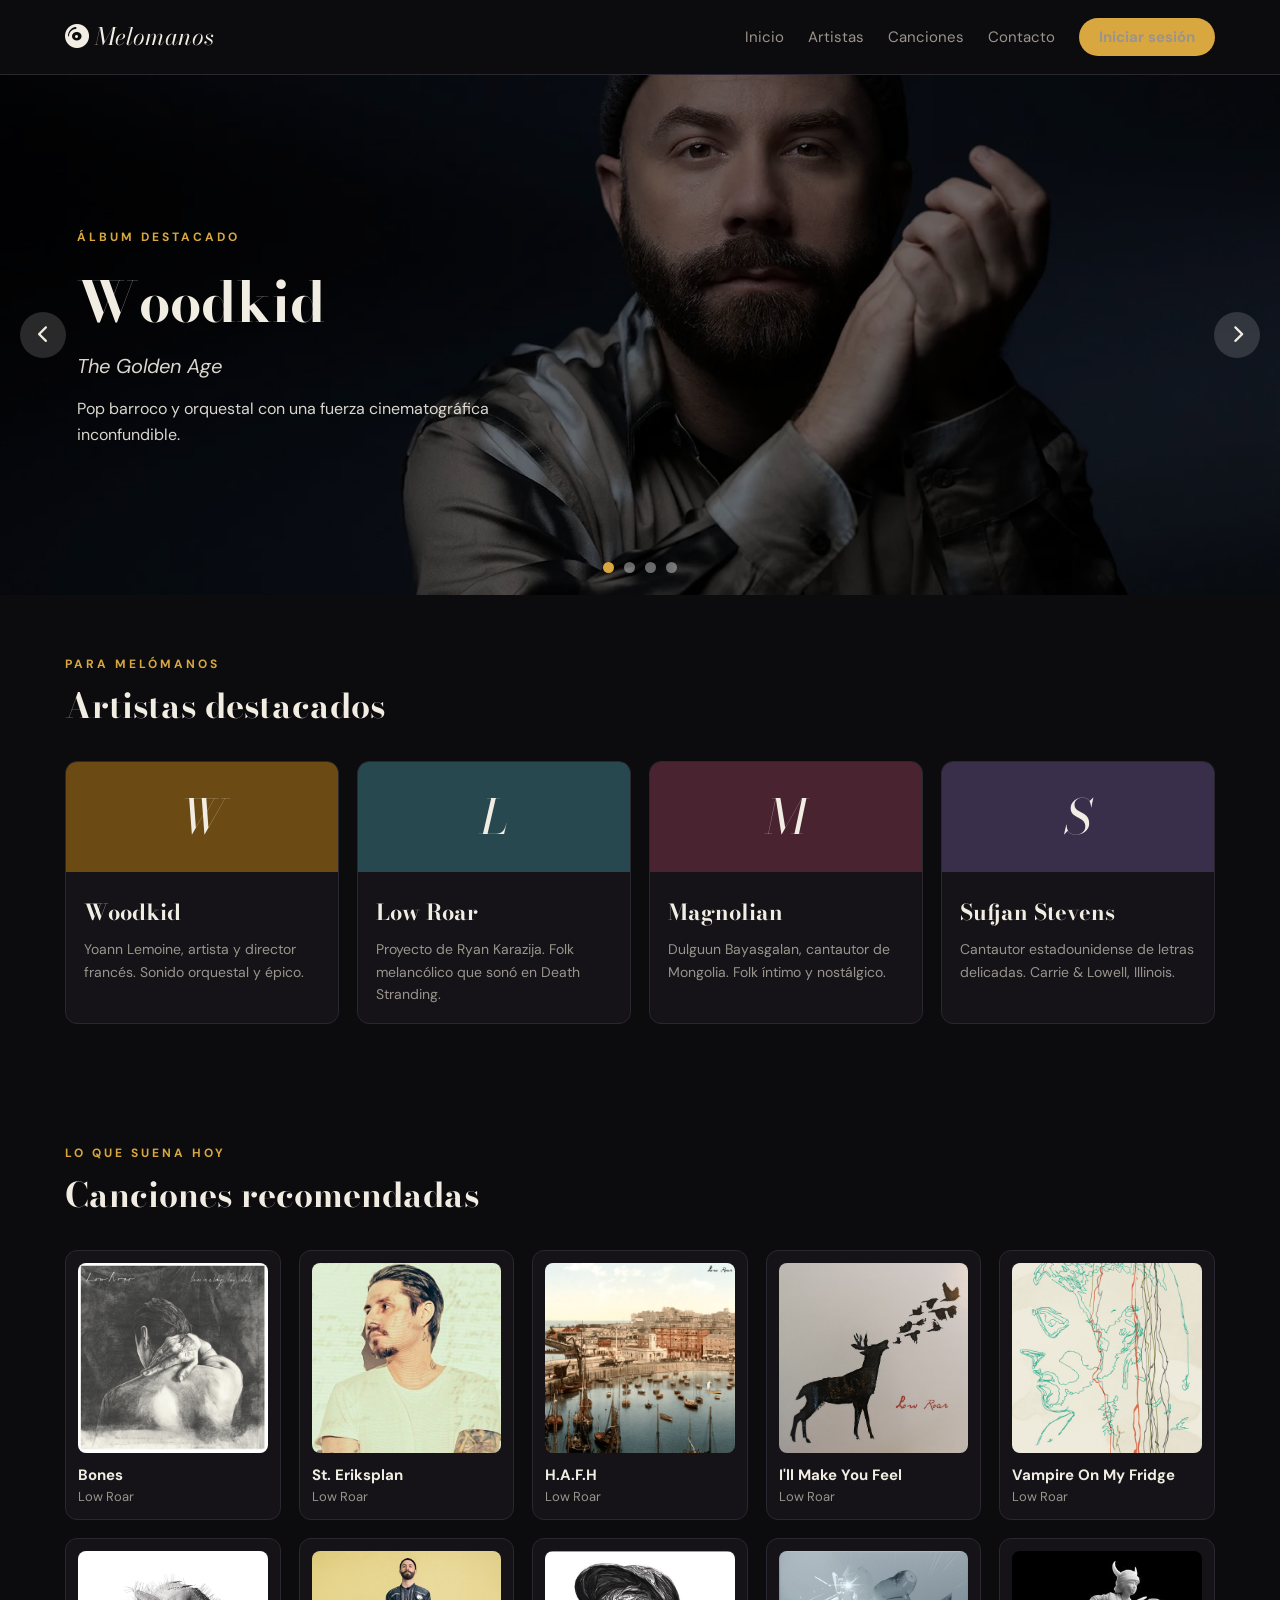
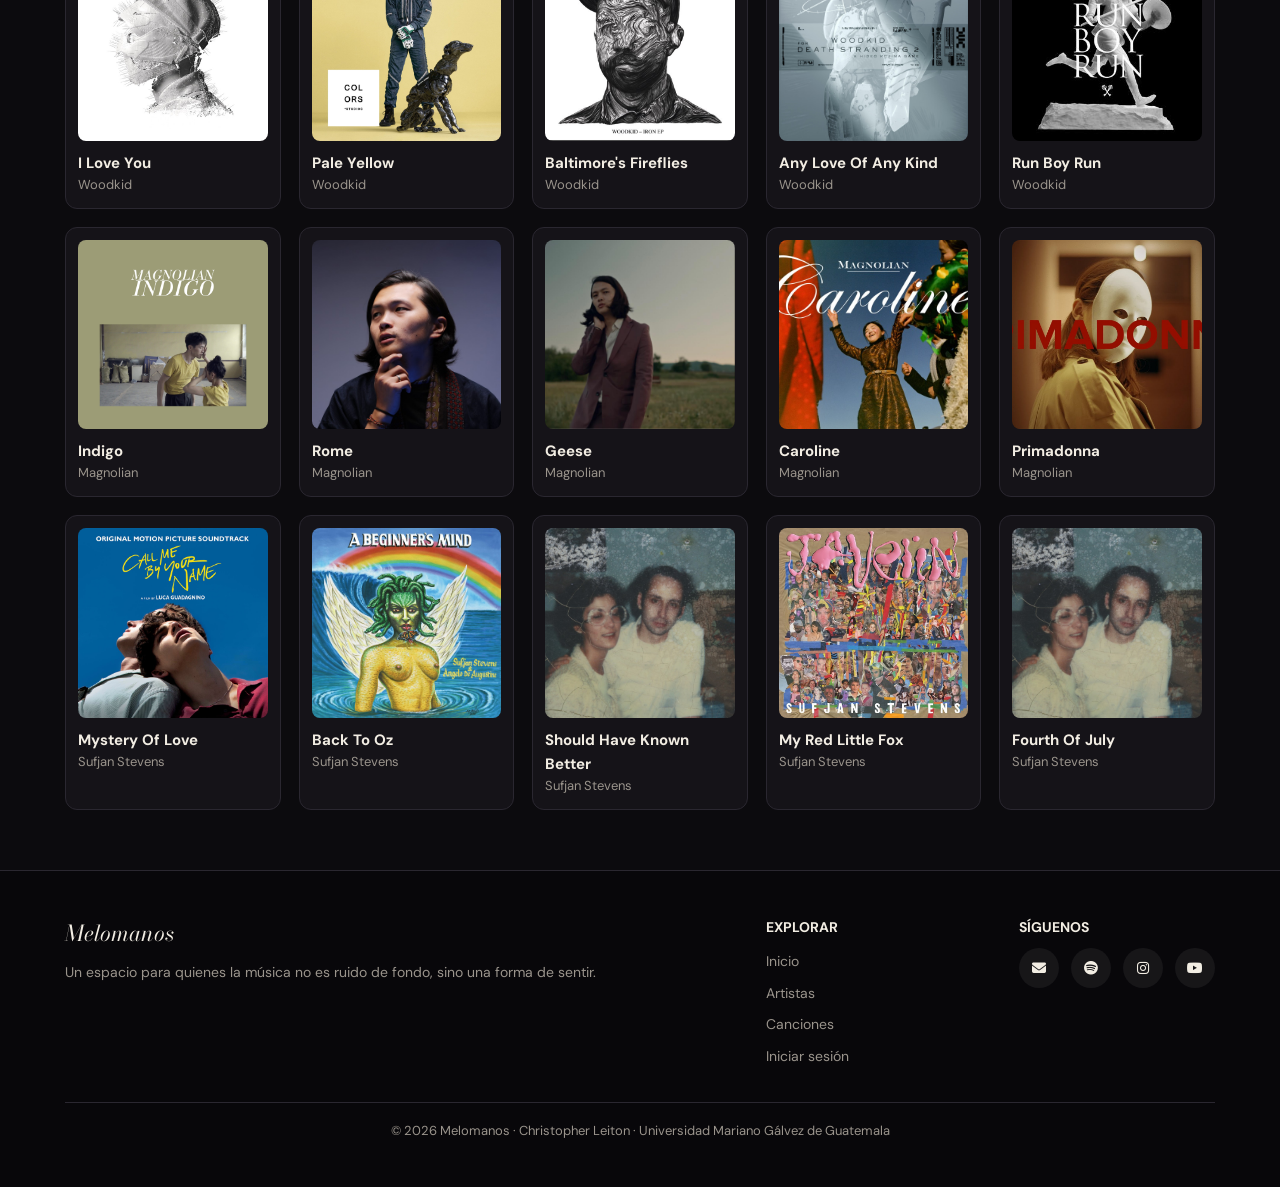
==== index.html @ 2c467918 "Add files via upload" ====
<!DOCTYPE html>
<html lang="es">
<head>
    <meta charset="UTF-8">
    <meta name="viewport" content="width=device-width, initial-scale=1.0">
    <title>Melomanos | Musica para quienes la sienten</title>

    <link rel="stylesheet" href="CSS/Style.css">
    <link rel="preconnect" href="https://fonts.googleapis.com">
    <link href="https://fonts.googleapis.com/css2?family=Bodoni+Moda:ital,wght@0,400;0,600;0,700;1,400;1,600&family=DM+Sans:wght@400;500;600;700&display=swap" rel="stylesheet">
    <link rel="stylesheet" href="https://cdnjs.cloudflare.com/ajax/libs/font-awesome/6.5.1/css/all.min.css">
</head>

<body>

    <!-- ENCABEZADO Y MENU -->
    <header class="encabezado">
        <div class="contenedor">
            <nav class="barra-nav">
                <!-- Se añade h1 para cumplir con la jerarquía semántica del sitio -->
                <a href="index.html" class="logo">
                    <h1><i class="fa-solid fa-compact-disc"></i> Melomanos</h1>
                </a>
                <ul class="menu">
                    <li><a href="index.html">Inicio</a></li>
                    <li><a href="#artistas">Artistas</a></li>
                    <li><a href="#canciones">Canciones</a></li>
                    <li><a href="#contacto">Contacto</a></li>
                    <li><a href="login.html" class="boton-nav">Iniciar sesión</a></li>
                </ul>
            </nav>
        </div>
    </header>

    <!-- SLIDER (albumes / artistas) -->
    <section class="slider">
        <div class="slider-pista">

            <div class="slide slide-woodkid">
                <div class="slide-texto">
                    <span class="tag">Álbum destacado</span>
                    <h2>Woodkid</h2>
                    <p class="album">The Golden Age</p>
                    <p>Pop barroco y orquestal con una fuerza cinematográfica inconfundible.</p>
                </div>
            </div>

            <div class="slide slide-lowroar">
                <div class="slide-texto">
                    <span class="tag">Artista en foco</span>
                    <h2>Low Roar</h2>
                    <p class="album">0</p>
                    <p>Folk atmosférico desde Islandia. La banda sonora perfecta para la melancolía.</p>
                </div>
            </div>

            <div class="slide slide-magnolian">
                <div class="slide-texto">
                    <span class="tag">Descubrimiento</span>
                    <h2>Magnolian</h2>
                    <p class="album">Slow Burn</p>
                    <p>Indie folk íntimo desde Mongolia, lleno de nostalgia y calma.</p>
                </div>
            </div>

            <div class="slide slide-sufjan">
                <div class="slide-texto">
                    <span class="tag">Imprescindible</span>
                    <h2>Sufjan Stevens</h2>
                    <p class="album">Carrie &amp; Lowell</p>
                    <p>Confesiones susurradas sobre la pérdida, el amor y la memoria.</p>
                </div>
            </div>

        </div>

        <button class="slider-flecha flecha-izq" aria-label="Anterior slide"><i class="fa-solid fa-chevron-left"></i></button>
        <button class="slider-flecha flecha-der" aria-label="Siguiente slide"><i class="fa-solid fa-chevron-right"></i></button>

        <div class="slider-puntos">
            <button class="punto activo" aria-label="Slide 1"></button>
            <button class="punto" aria-label="Slide 2"></button>
            <button class="punto" aria-label="Slide 3"></button>
            <button class="punto" aria-label="Slide 4"></button>
        </div>
    </section>

    <!-- ARTISTAS DESTACADOS -->
    <section class="seccion" id="artistas">
        <div class="contenedor">
            <div class="cabecera">
                <p class="tag">Para melómanos</p>
                <h2 class="titulo">Artistas destacados</h2>
            </div>

            <div class="artistas">

                <div class="artista">
                    <div class="artista-banner col-woodkid"><span>W</span></div>
                    <div class="artista-info">
                        <h3>Woodkid</h3>
                        <p>Yoann Lemoine, artista y director francés. Sonido orquestal y épico.</p>
                    </div>
                </div>

                <div class="artista">
                    <div class="artista-banner col-lowroar"><span>L</span></div>
                    <div class="artista-info">
                        <h3>Low Roar</h3>
                        <p>Proyecto de Ryan Karazija. Folk melancólico que sonó en Death Stranding.</p>
                    </div>
                </div>

                <div class="artista">
                    <div class="artista-banner col-magnolian"><span>M</span></div>
                    <div class="artista-info">
                        <h3>Magnolian</h3>
                        <p>Dulguun Bayasgalan, cantautor de Mongolia. Folk íntimo y nostálgico.</p>
                    </div>
                </div>

                <div class="artista">
                    <div class="artista-banner col-sufjan"><span>S</span></div>
                    <div class="artista-info">
                        <h3>Sufjan Stevens</h3>
                        <p>Cantautor estadounidense de letras delicadas. Carrie &amp; Lowell, Illinois.</p>
                    </div>
                </div>

            </div>
        </div>
    </section>

    <!-- CANCIONES RECOMENDADAS -->
    <section class="seccion" id="canciones">
        <div class="contenedor">
            <div class="cabecera">
                <p class="tag">Lo que suena hoy</p>
                <h2 class="titulo">Canciones recomendadas</h2>
            </div>

            <div class="canciones">

                <!-- Low Roar -->
                <div class="cancion"><div class="cancion-cover"><img src="IMG/Bones.jpg" alt="Bones"></div><h3>Bones</h3><p>Low Roar</p></div>
                <div class="cancion"><div class="cancion-cover"><img src="IMG/Low-Roar.jpg" alt="St. Eriksplan"></div><h3>St. Eriksplan</h3><p>Low Roar</p></div>
                <div class="cancion"><div class="cancion-cover"><img src="IMG/H.png" alt="H.A.F.H"></div><h3>H.A.F.H</h3><p>Low Roar</p></div>
                <div class="cancion"><div class="cancion-cover"><img src="IMG/I_ll_make_you_feel.jpg" alt="I'll Make You Feel"></div><h3>I'll Make You Feel</h3><p>Low Roar</p></div>
                <div class="cancion"><div class="cancion-cover"><img src="IMG/artworks-q6qoAVz2JSjv-0-t500x500.jpg" alt="Vampire On My Fridge"></div><h3>Vampire On My Fridge</h3><p>Low Roar</p></div>

                <!-- Woodkid -->
                <div class="cancion"><div class="cancion-cover"><img src="IMG/I_love_you.jpg" alt="I Love You"></div><h3>I Love You</h3><p>Woodkid</p></div>
                <div class="cancion"><div class="cancion-cover"><img src="IMG/Pale_Yellow.jpg" alt="Pale Yellow"></div><h3>Pale Yellow</h3><p>Woodkid</p></div>
                <div class="cancion"><div class="cancion-cover"><img src="IMG/Baltimores.jpg" alt="Baltimore's Fireflies"></div><h3>Baltimore's Fireflies</h3><p>Woodkid</p></div>
                <div class="cancion"><div class="cancion-cover"><img src="IMG/Any_kind_of.jpg" alt="Any Love Of Any Kind"></div><h3>Any Love Of Any Kind</h3><p>Woodkid</p></div>
                <div class="cancion"><div class="cancion-cover"><img src="IMG/Run-boy-run-by-woodkid.jpg" alt="Run Boy Run"></div><h3>Run Boy Run</h3><p>Woodkid</p></div>

                <!-- Magnolian -->
                <div class="cancion"><div class="cancion-cover"><img src="IMG/Indigo.jpg" alt="Indigo"></div><h3>Indigo</h3><p>Magnolian</p></div>
                <div class="cancion"><div class="cancion-cover"><img src="IMG/Magnolian.jpg" alt="Rome"></div><h3>Rome</h3><p>Magnolian</p></div>
                <div class="cancion"><div class="cancion-cover"><img src="IMG/Geese.jpg" alt="Geese"></div><h3>Geese</h3><p>Magnolian</p></div>
                <div class="cancion"><div class="cancion-cover"><img src="IMG/Caroline.jpg" alt="Caroline"></div><h3>Caroline</h3><p>Magnolian</p></div>
                <div class="cancion"><div class="cancion-cover"><img src="IMG/Primadona.jpg" alt="Primadonna"></div><h3>Primadonna</h3><p>Magnolian</p></div>

                <!-- Sufjan Stevens -->
                <div class="cancion"><div class="cancion-cover"><img src="IMG/Mystery of love.jpg" alt="Mystery Of Love"></div><h3>Mystery Of Love</h3><p>Sufjan Stevens</p></div>
                <div class="cancion"><div class="cancion-cover"><img src="IMG/Back to Oz.jpg" alt="Back To Oz"></div><h3>Back To Oz</h3><p>Sufjan Stevens</p></div>
                <div class="cancion"><div class="cancion-cover"><img src="IMG/Sufjan_Stevens.jpg" alt="Should Have Known Better"></div><h3>Should Have Known Better</h3><p>Sufjan Stevens</p></div>
                <div class="cancion"><div class="cancion-cover"><img src="IMG/My red little fox.jpg" alt="My Red Little Fox"></div><h3>My Red Little Fox</h3><p>Sufjan Stevens</p></div>
                <div class="cancion"><div class="cancion-cover"><img src="IMG/Sufjan_Stevens.jpg" alt="Fourth Of July"></div><h3>Fourth Of July</h3><p>Sufjan Stevens</p></div>

            </div>
        </div>
    </section>

    <!-- FOOTER -->
    <footer class="footer" id="contacto">
        <div class="contenedor footer-grid">
            <div>
                <div class="footer-logo">Melomanos</div>
                <p>Un espacio para quienes la música no es ruido de fondo, sino una forma de sentir.</p>
            </div>
            <div>
                <h4>Explorar</h4>
                <ul>
                    <li><a href="index.html">Inicio</a></li>
                    <li><a href="#artistas">Artistas</a></li>
                    <li><a href="#canciones">Canciones</a></li>
                    <li><a href="login.html">Iniciar sesión</a></li>
                </ul>
            </div>
            <div>
                <h4>Síguenos</h4>
                <div class="redes">
                    <a href="#" aria-label="Contacto por Correo"><i class="fa-solid fa-envelope"></i></a>
                    <a href="#" aria-label="Spotify"><i class="fa-brands fa-spotify"></i></a>
                    <a href="#" aria-label="Instagram"><i class="fa-brands fa-instagram"></i></a>
                    <a href="#" aria-label="Youtube"><i class="fa-brands fa-youtube"></i></a>
                </div>
            </div>
        </div>
        <div class="contenedor">
            <div class="footer-base">&copy; 2026 Melomanos &middot; Christopher Leiton &middot; Universidad Mariano Gálvez de Guatemala</div>
        </div>
    </footer>

    <script src="Slider/slider.js"></script>

</body>
</html>
---- CSS/Style.css ----
/* ============ MELOMANOS - Estilos (version simple) ============ */

/* --- Variables (colores y tipografias) --- */
:root{
  --negro:#0c0b0e; --carbon:#151318; --hueso:#f2ede3; --gris:#9a948c;
  --oro:#d8a73f; --linea:#2a2730;
  --display:"Bodoni Moda",serif; --texto:"DM Sans",sans-serif;
}

/* --- Reglas generales --- */
*{margin:0;padding:0;box-sizing:border-box;}
body{font-family:var(--texto);background:var(--negro);color:var(--hueso);line-height:1.6;}
a{text-decoration:none;color:inherit;}
img{max-width:100%;display:block;}
.contenedor{width:90%;max-width:1150px;margin:0 auto;}

/* --- Encabezado y menu --- */
.encabezado{border-bottom:1px solid var(--linea);}
.barra-nav{display:flex;align-items:center;justify-content:space-between;padding:18px 0;}
.logo{font-family:var(--display);font-style:italic;font-size:24px;}
.logo h1{font:inherit;margin:0;} /* el h1 del logo toma el tamano de .logo, sin margen extra */
.menu{display:flex;list-style:none;gap:24px;align-items:center;}
.menu a{color:var(--gris);font-size:15px;}
.boton-nav{background:var(--oro);color:var(--negro);padding:9px 20px;border-radius:30px;font-weight:700;}

/* --- Slider --- */
.slider{position:relative;width:100%;height:520px;overflow:hidden;}
.slider-pista{display:flex;height:100%;transition:transform .6s ease;} /* esta transicion mueve el slider, es necesaria */
.slide{min-width:100%;height:100%;position:relative;display:flex;align-items:center;}
.slide-woodkid{background:url('../IMG/woodkid_slider.jpg') center/cover;}
.slide-lowroar{background:url('../IMG/Low-Roar.jpg') center top/cover;}
.slide-magnolian{background:url('../IMG/Magnolian.jpg') center 35%/cover;}
.slide-sufjan{background:url('../IMG/Sufjan_Stevens.jpg') center 35%/cover;}
.slide::before{content:"";position:absolute;inset:0;background:rgba(0,0,0,.5);} /* capa oscura plana para leer el texto */
.slide-texto{position:relative;z-index:2;max-width:600px;padding:0 6%;}
.slide-texto h2{font-family:var(--display);font-size:56px;margin:8px 0 4px;}
.album{font-style:italic;opacity:.85;font-size:20px;margin-bottom:14px;}
.slide-texto p{max-width:460px;opacity:.9;}

/* --- Flechas y puntos del slider --- */
.slider-flecha{position:absolute;top:50%;transform:translateY(-50%);background:rgba(255,255,255,.15);color:var(--hueso);border:none;width:46px;height:46px;border-radius:50%;font-size:18px;cursor:pointer;z-index:3;}
.flecha-izq{left:20px;}
.flecha-der{right:20px;}
.slider-puntos{position:absolute;bottom:22px;left:50%;transform:translateX(-50%);display:flex;gap:10px;z-index:3;}
.punto{width:11px;height:11px;border-radius:50%;background:rgba(255,255,255,.4);border:none;cursor:pointer;}
.punto.activo{background:var(--oro);}

/* --- Etiqueta dorada (se usa en slider y secciones) --- */
.tag{color:var(--oro);text-transform:uppercase;letter-spacing:3px;font-size:12px;font-weight:700;}

/* --- Secciones --- */
.seccion{padding:60px 0;}
.cabecera{margin-bottom:28px;}
.titulo{font-family:var(--display);font-size:34px;margin-top:4px;}

/* --- Canciones --- */
.canciones{display:grid;grid-template-columns:repeat(auto-fill,minmax(200px,1fr));gap:18px;}
.cancion{background:var(--carbon);border:1px solid var(--linea);border-radius:12px;padding:12px;}
.cancion-cover{aspect-ratio:1/1;border-radius:8px;margin-bottom:10px;display:flex;align-items:center;justify-content:center;overflow:hidden;}
.cancion-cover img{width:100%;height:100%;object-fit:cover;} /* la portada llena el cuadro sin deformarse */
.cancion-cover span{font-family:var(--display);font-style:italic;font-size:42px;color:var(--hueso);}
.cancion h3{font-size:15px;}
.cancion p{font-size:13px;color:var(--gris);}

/* --- Colores solidos por artista (sin degradados) --- */
.col-woodkid{background:#6b4a14;}
.col-lowroar{background:#27484f;}
.col-magnolian{background:#4a2330;}
.col-sufjan{background:#3a2f4a;}

/* --- Artistas --- */
.artistas{display:grid;grid-template-columns:repeat(auto-fill,minmax(220px,1fr));gap:18px;}
.artista{background:var(--carbon);border:1px solid var(--linea);border-radius:12px;overflow:hidden;}
.artista-banner{height:110px;display:flex;align-items:center;justify-content:center;}
.artista-banner span{font-family:var(--display);font-style:italic;font-size:48px;color:var(--hueso);}
.artista-info{padding:18px;}
.artista-info h3{font-family:var(--display);font-size:22px;margin:5px 0 8px;}
.artista-info p{color:var(--gris);font-size:14px;}

/* --- Footer --- */
.footer{background:#08070a;border-top:1px solid var(--linea);padding:45px 0;}
.footer-grid{display:flex;flex-wrap:wrap;justify-content:space-between;gap:24px;}
.footer-logo{font-family:var(--display);font-style:italic;font-size:22px;margin-bottom:10px;}
.footer p,.footer a{color:var(--gris);font-size:14px;}
.footer h4{margin-bottom:10px;text-transform:uppercase;font-size:14px;color:var(--hueso);}
.footer ul{list-style:none;}
.footer ul li{margin-bottom:6px;}
.redes{display:flex;gap:12px;}
.redes a{width:40px;height:40px;border-radius:50%;background:rgba(255,255,255,.06);display:flex;align-items:center;justify-content:center;color:var(--hueso);}
.footer-base{text-align:center;color:var(--gris);font-size:13px;border-top:1px solid var(--linea);margin-top:28px;padding-top:18px;}

/* --- Formularios (login, registro, recuperar) --- */
.pagina-auth{min-height:100vh;display:flex;align-items:center;justify-content:center;padding:30px;}
.auth-tarjeta{background:var(--carbon);border:1px solid var(--linea);border-radius:16px;padding:40px;width:100%;max-width:400px;text-align:center;}
.avatar{width:70px;height:70px;border-radius:50%;background:var(--oro);color:var(--negro);display:flex;align-items:center;justify-content:center;font-size:30px;margin:0 auto 18px;}
.auth-tarjeta h1{font-family:var(--display);font-size:26px;margin-bottom:6px;}
.subtitulo{color:var(--gris);font-size:14px;margin-bottom:24px;}
.campo{text-align:left;margin-bottom:16px;}
.campo label{display:block;font-size:13px;font-weight:600;margin-bottom:6px;}
.campo input{width:100%;padding:12px;border:1px solid var(--linea);border-radius:8px;background:var(--negro);color:var(--hueso);font-size:15px;}
.fila-opciones{display:flex;justify-content:space-between;font-size:13px;margin-bottom:20px;}
.fila-opciones a{color:var(--oro);}
.boton-completo{width:100%;padding:13px;background:var(--oro);color:var(--negro);border:none;border-radius:8px;font-size:16px;font-weight:700;cursor:pointer;}
.auth-pie{margin-top:20px;font-size:14px;color:var(--gris);}
.auth-pie a{color:var(--oro);}
.volver{display:inline-block;margin-top:16px;font-size:13px;color:var(--gris);}

/* --- Separador "o" y boton de Facebook --- */
.separador{text-align:center;color:var(--gris);font-size:13px;margin:18px 0;}
.boton-facebook{display:flex;align-items:center;justify-content:center;gap:10px;width:100%;padding:12px;background:#1877f2;color:#fff;border-radius:8px;font-weight:600;font-size:15px;}

/* --- Registro (dos columnas) --- */
.registro-tarjeta{display:grid;grid-template-columns:1fr 1fr;max-width:740px;width:100%;background:var(--carbon);border:1px solid var(--linea);border-radius:16px;overflow:hidden;}
.registro-form{padding:40px;}
.registro-form h1{font-family:var(--display);font-size:28px;margin-bottom:22px;}
.registro-social{background:var(--oro);color:var(--negro);padding:40px;display:flex;flex-direction:column;justify-content:center;}
.registro-social h2{font-family:var(--display);font-size:24px;margin-bottom:20px;}
.boton-social{display:flex;align-items:center;gap:12px;background:rgba(0,0,0,.15);color:var(--negro);padding:12px 16px;border-radius:8px;margin-bottom:12px;font-size:14px;font-weight:600;}

/* --- Responsive (pantallas pequenas) --- */
@media(max-width:760px){
  .slide-texto h2{font-size:36px;}
  .registro-tarjeta{grid-template-columns:1fr;}
}
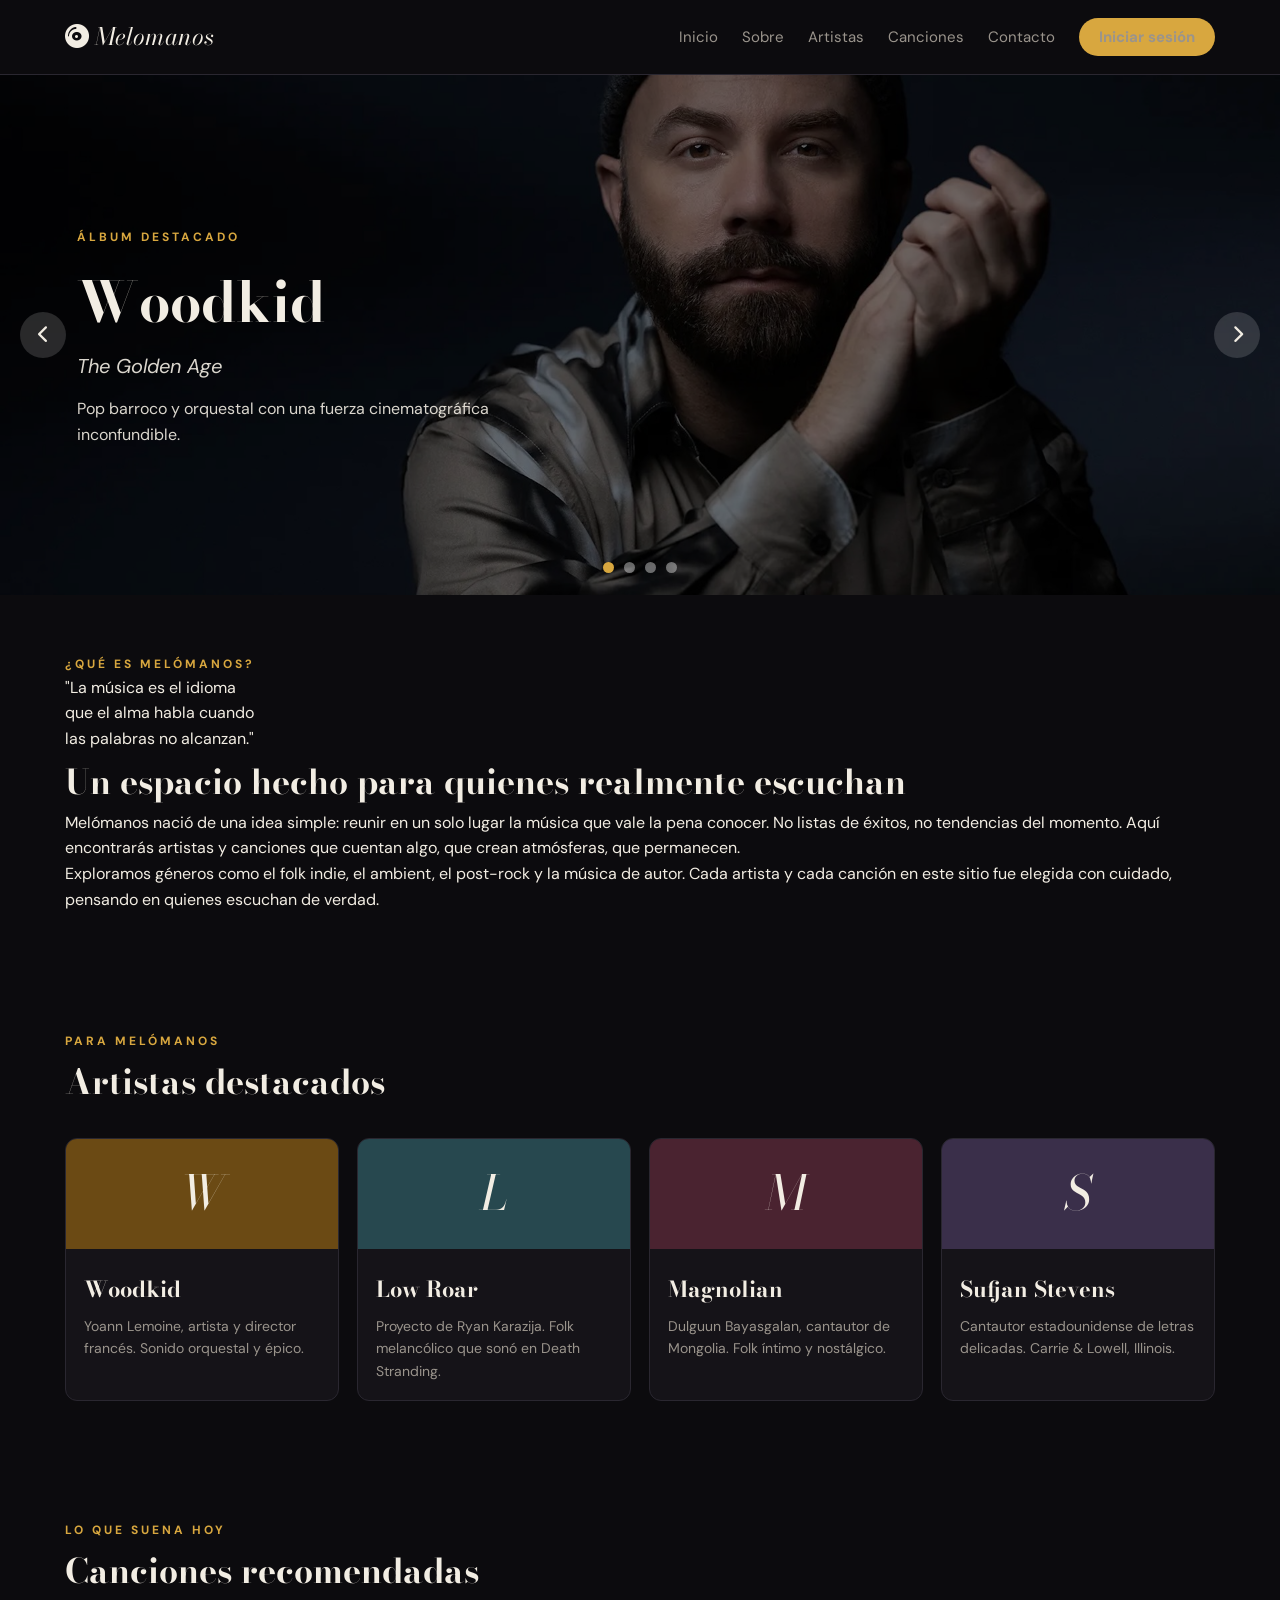
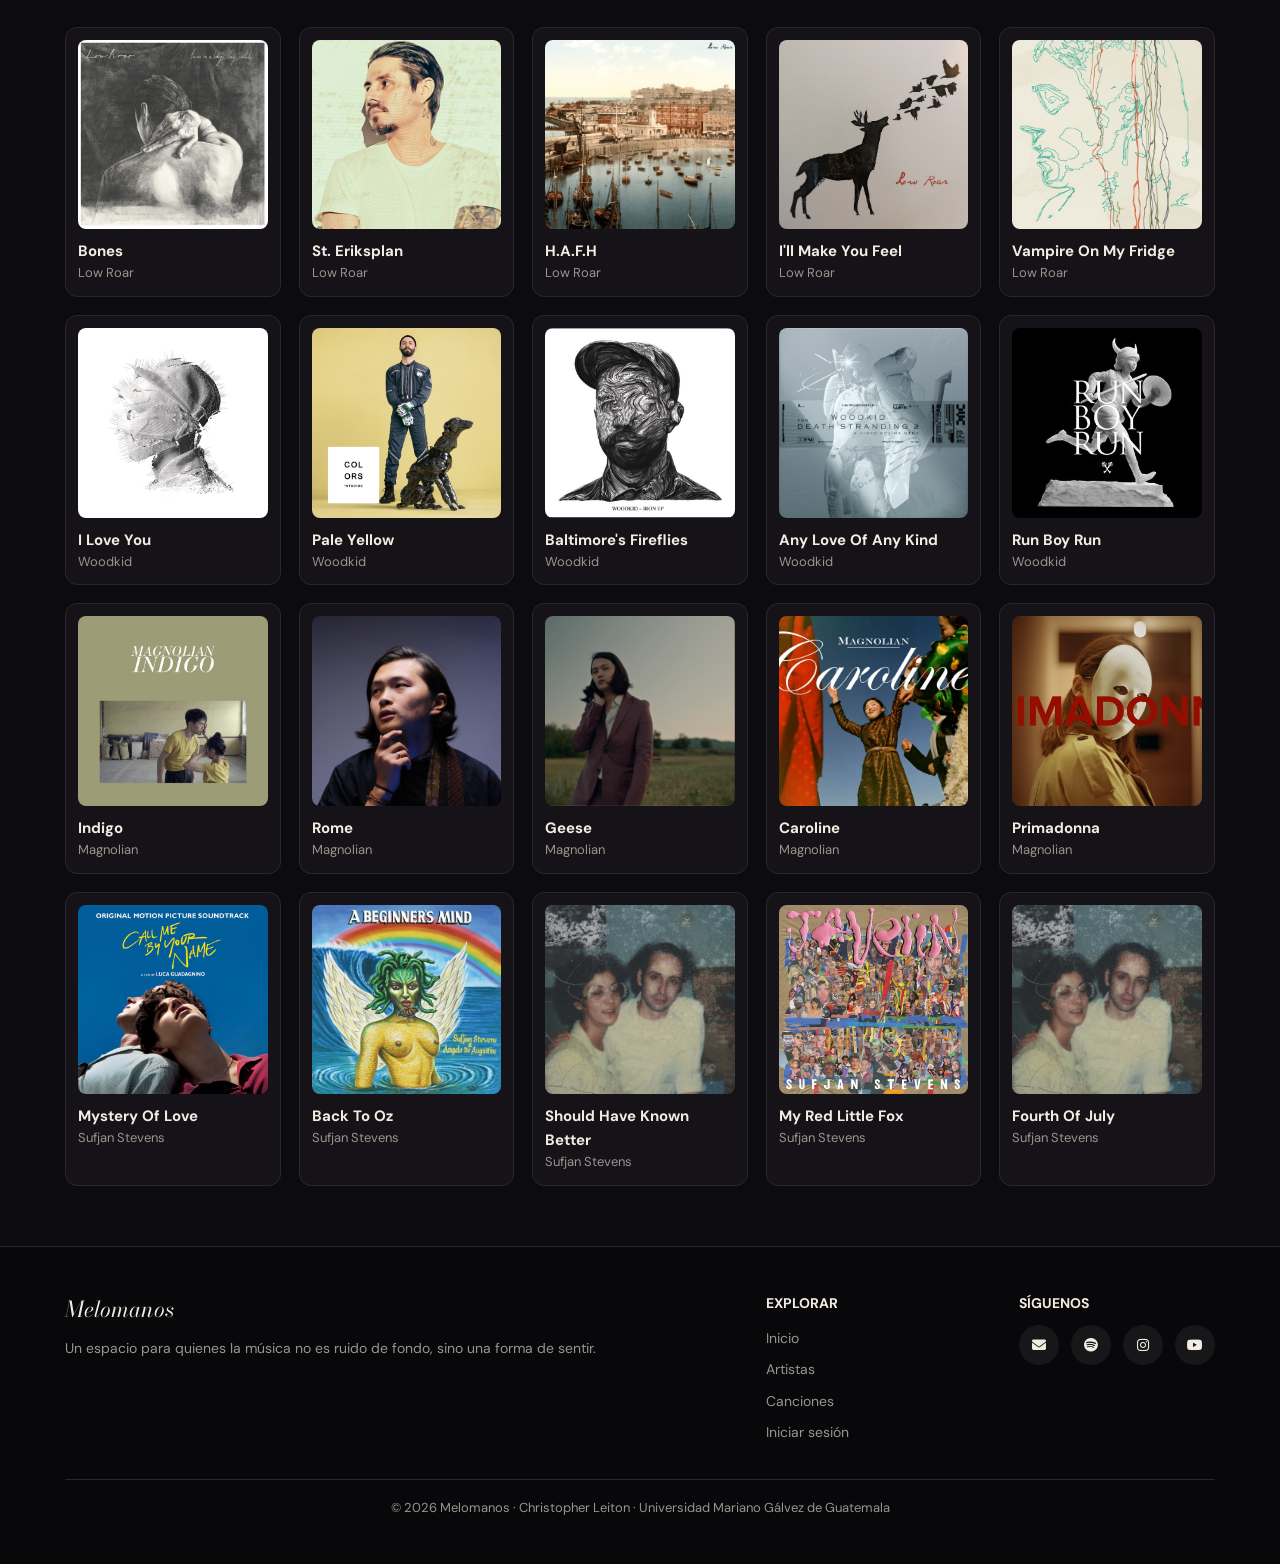
==== commit ec3ffaa3: "Add 'Sobre Melomanos' section to index.html Added a new section about Melómanos with a quote and des" ====
--- a/index.html
+++ b/index.html
@@ -23,6 +23,7 @@
                 </a>
                 <ul class="menu">
                     <li><a href="index.html">Inicio</a></li>
+                    <li><a href="#sobre">Sobre</a></li>
                     <li><a href="#artistas">Artistas</a></li>
                     <li><a href="#canciones">Canciones</a></li>
                     <li><a href="#contacto">Contacto</a></li>
@@ -82,6 +83,28 @@
             <button class="punto" aria-label="Slide 2"></button>
             <button class="punto" aria-label="Slide 3"></button>
             <button class="punto" aria-label="Slide 4"></button>
+        </div>
+    </section>
+
+    <!-- SOBRE MELOMANOS -->
+    <section class="seccion seccion-sobre" id="sobre">
+        <div class="contenedor">
+            <div class="sobre-grid">
+
+                <div class="sobre-cita">
+                    <p class="tag">¿Qué es Melómanos?</p>
+                    <blockquote>
+                        "La música es el idioma<br>que el alma habla cuando<br>las palabras no alcanzan."
+                    </blockquote>
+                </div>
+
+                <div class="sobre-texto">
+                    <h2 class="titulo">Un espacio hecho para quienes realmente escuchan</h2>
+                    <p>Melómanos nació de una idea simple: reunir en un solo lugar la música que vale la pena conocer. No listas de éxitos, no tendencias del momento. Aquí encontrarás artistas y canciones que cuentan algo, que crean atmósferas, que permanecen.</p>
+                    <p>Exploramos géneros como el folk indie, el ambient, el post-rock y la música de autor. Cada artista y cada canción en este sitio fue elegida con cuidado, pensando en quienes escuchan de verdad.</p>
+                </div>
+
+            </div>
         </div>
     </section>
 
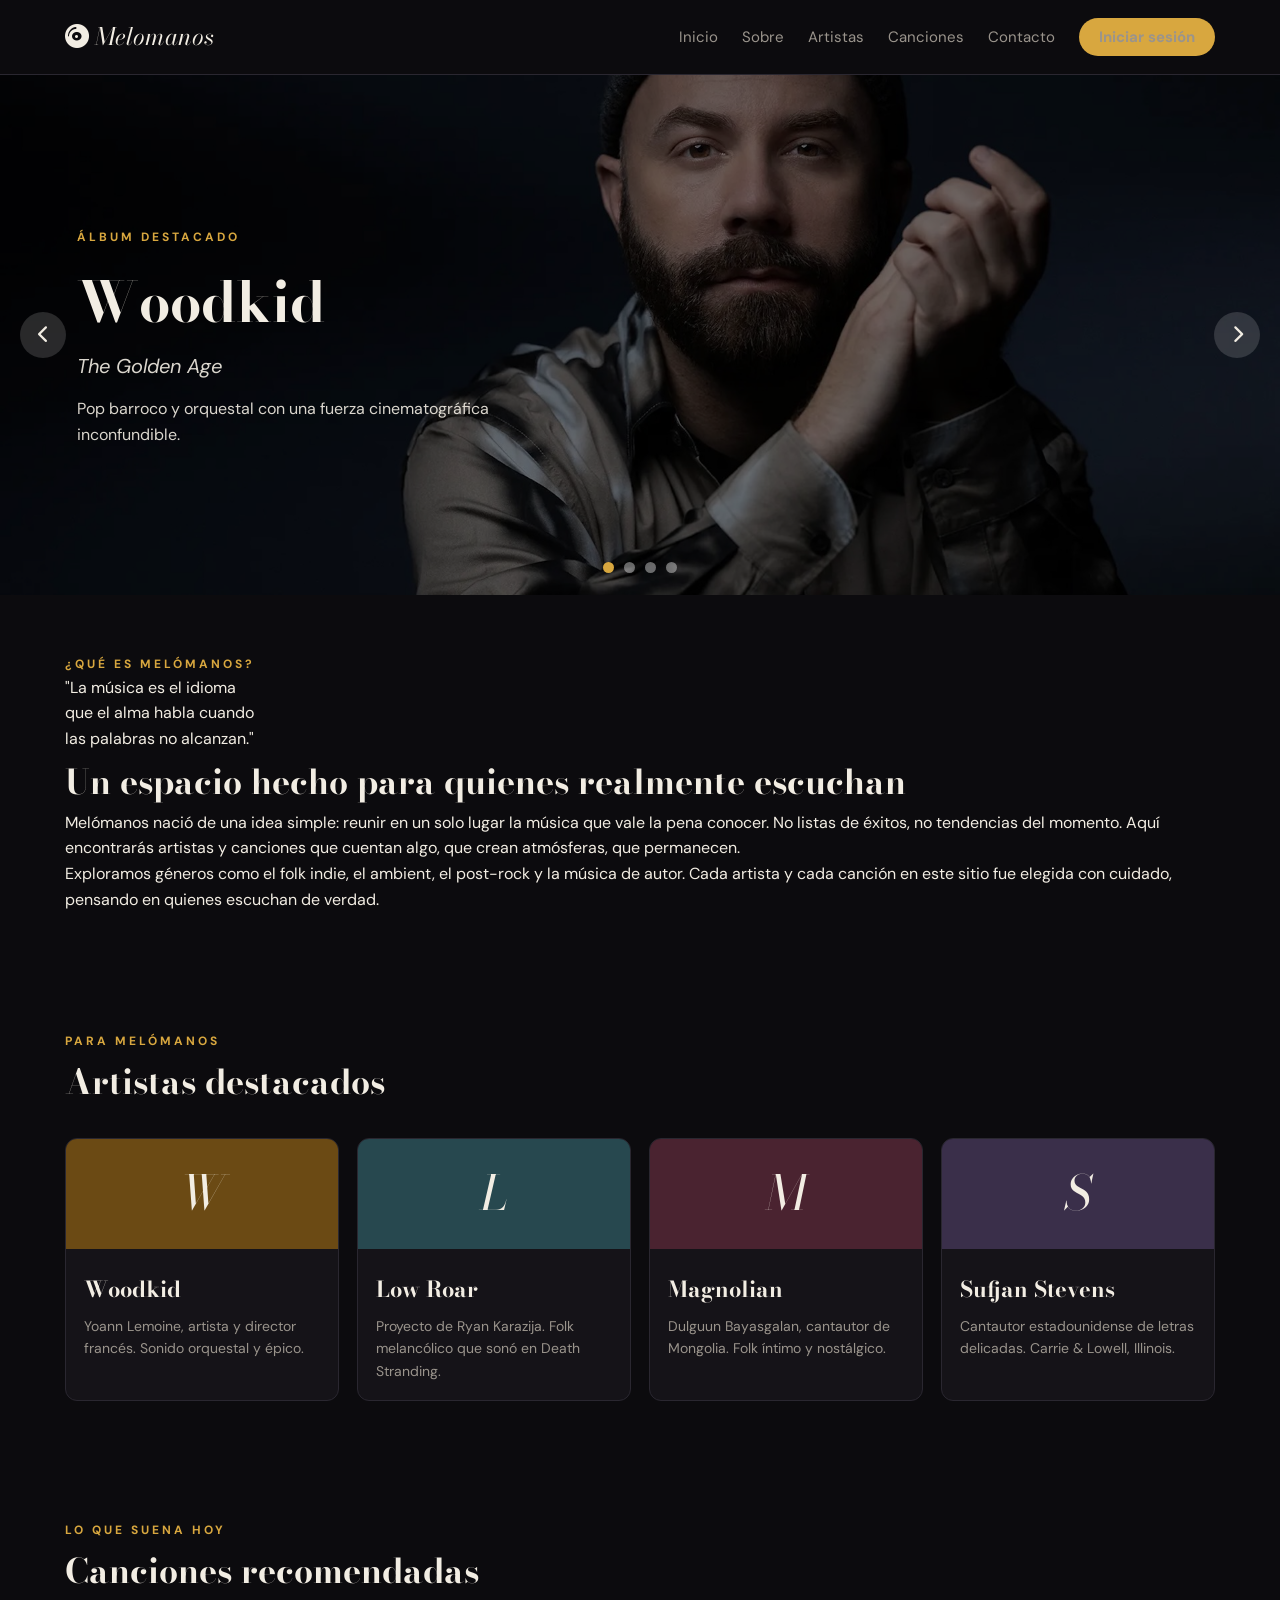
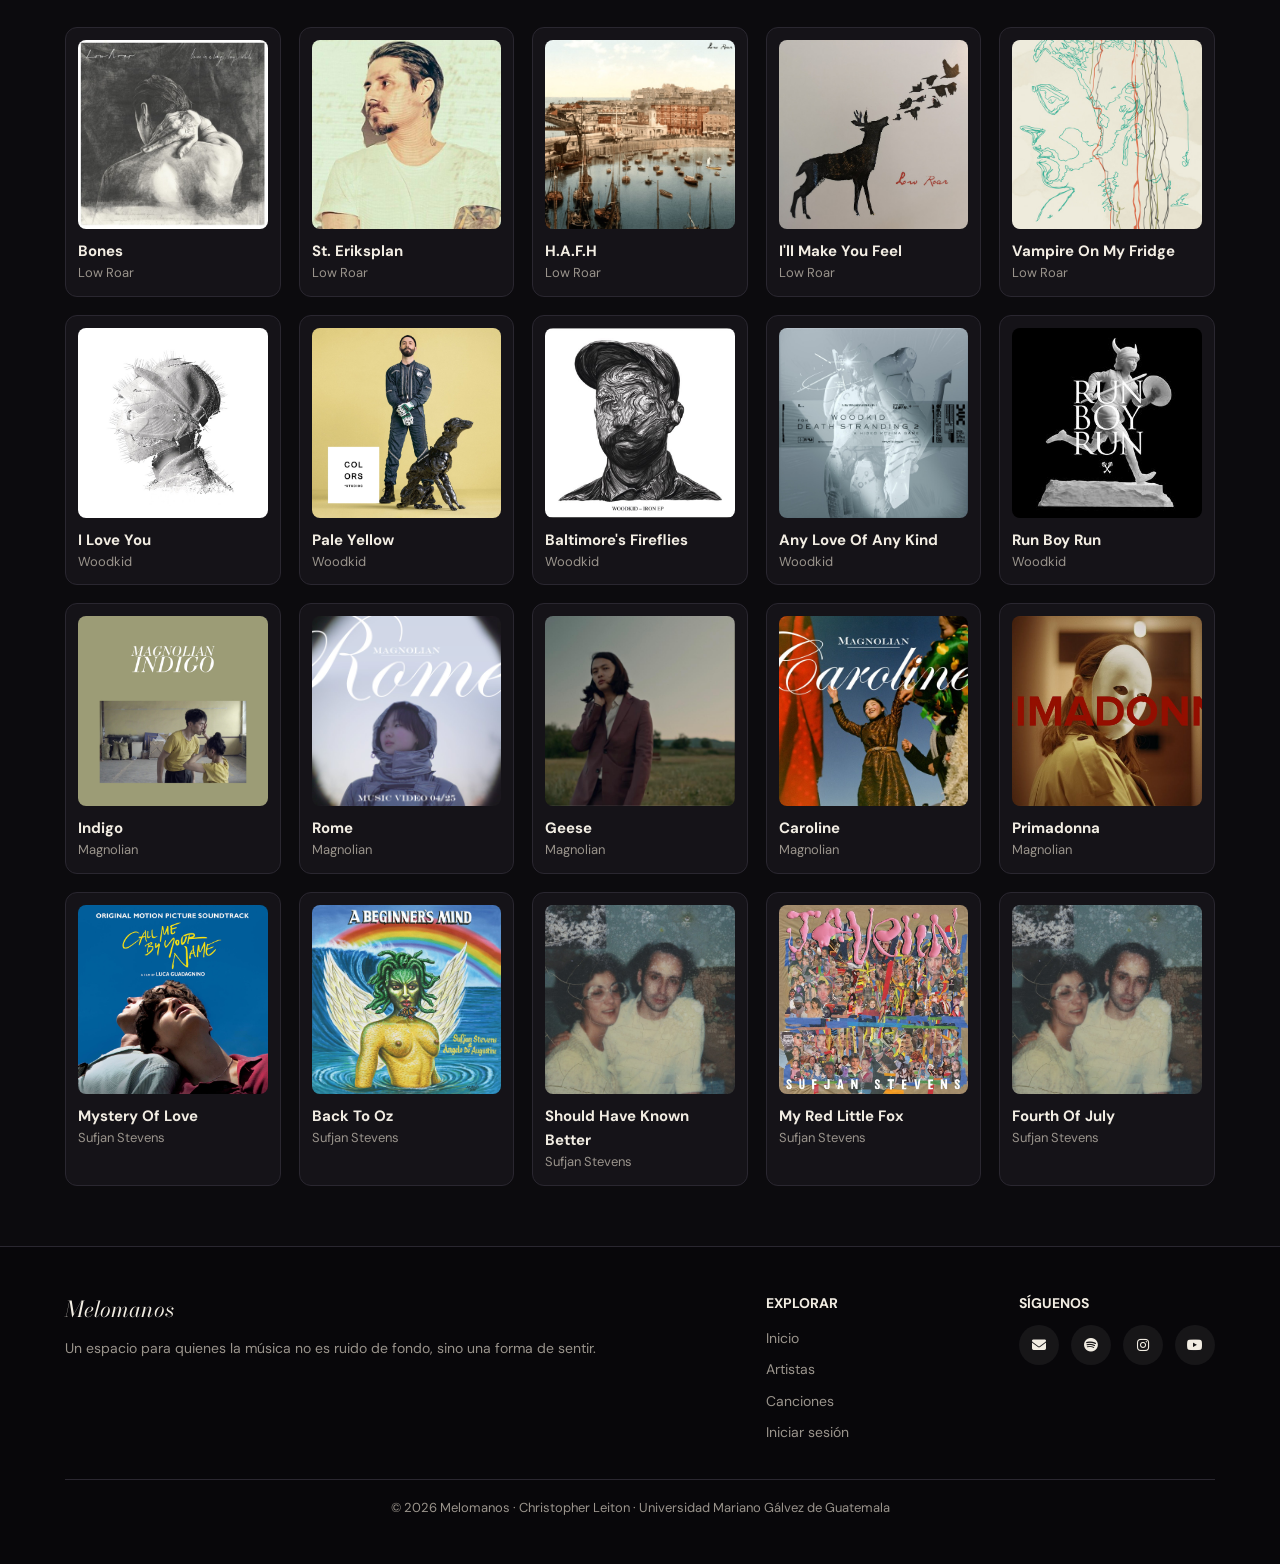
==== commit ebf8262f: "Fix image source for Rome in index.html" ====
--- a/index.html
+++ b/index.html
@@ -180,7 +180,7 @@
 
                 <!-- Magnolian -->
                 <div class="cancion"><div class="cancion-cover"><img src="IMG/Indigo.jpg" alt="Indigo"></div><h3>Indigo</h3><p>Magnolian</p></div>
-                <div class="cancion"><div class="cancion-cover"><img src="IMG/Magnolian.jpg" alt="Rome"></div><h3>Rome</h3><p>Magnolian</p></div>
+                <div class="cancion"><div class="cancion-cover"><img src="IMG/Rome.jpg" alt="Rome"></div><h3>Rome</h3><p>Magnolian</p></div>
                 <div class="cancion"><div class="cancion-cover"><img src="IMG/Geese.jpg" alt="Geese"></div><h3>Geese</h3><p>Magnolian</p></div>
                 <div class="cancion"><div class="cancion-cover"><img src="IMG/Caroline.jpg" alt="Caroline"></div><h3>Caroline</h3><p>Magnolian</p></div>
                 <div class="cancion"><div class="cancion-cover"><img src="IMG/Primadona.jpg" alt="Primadonna"></div><h3>Primadonna</h3><p>Magnolian</p></div>
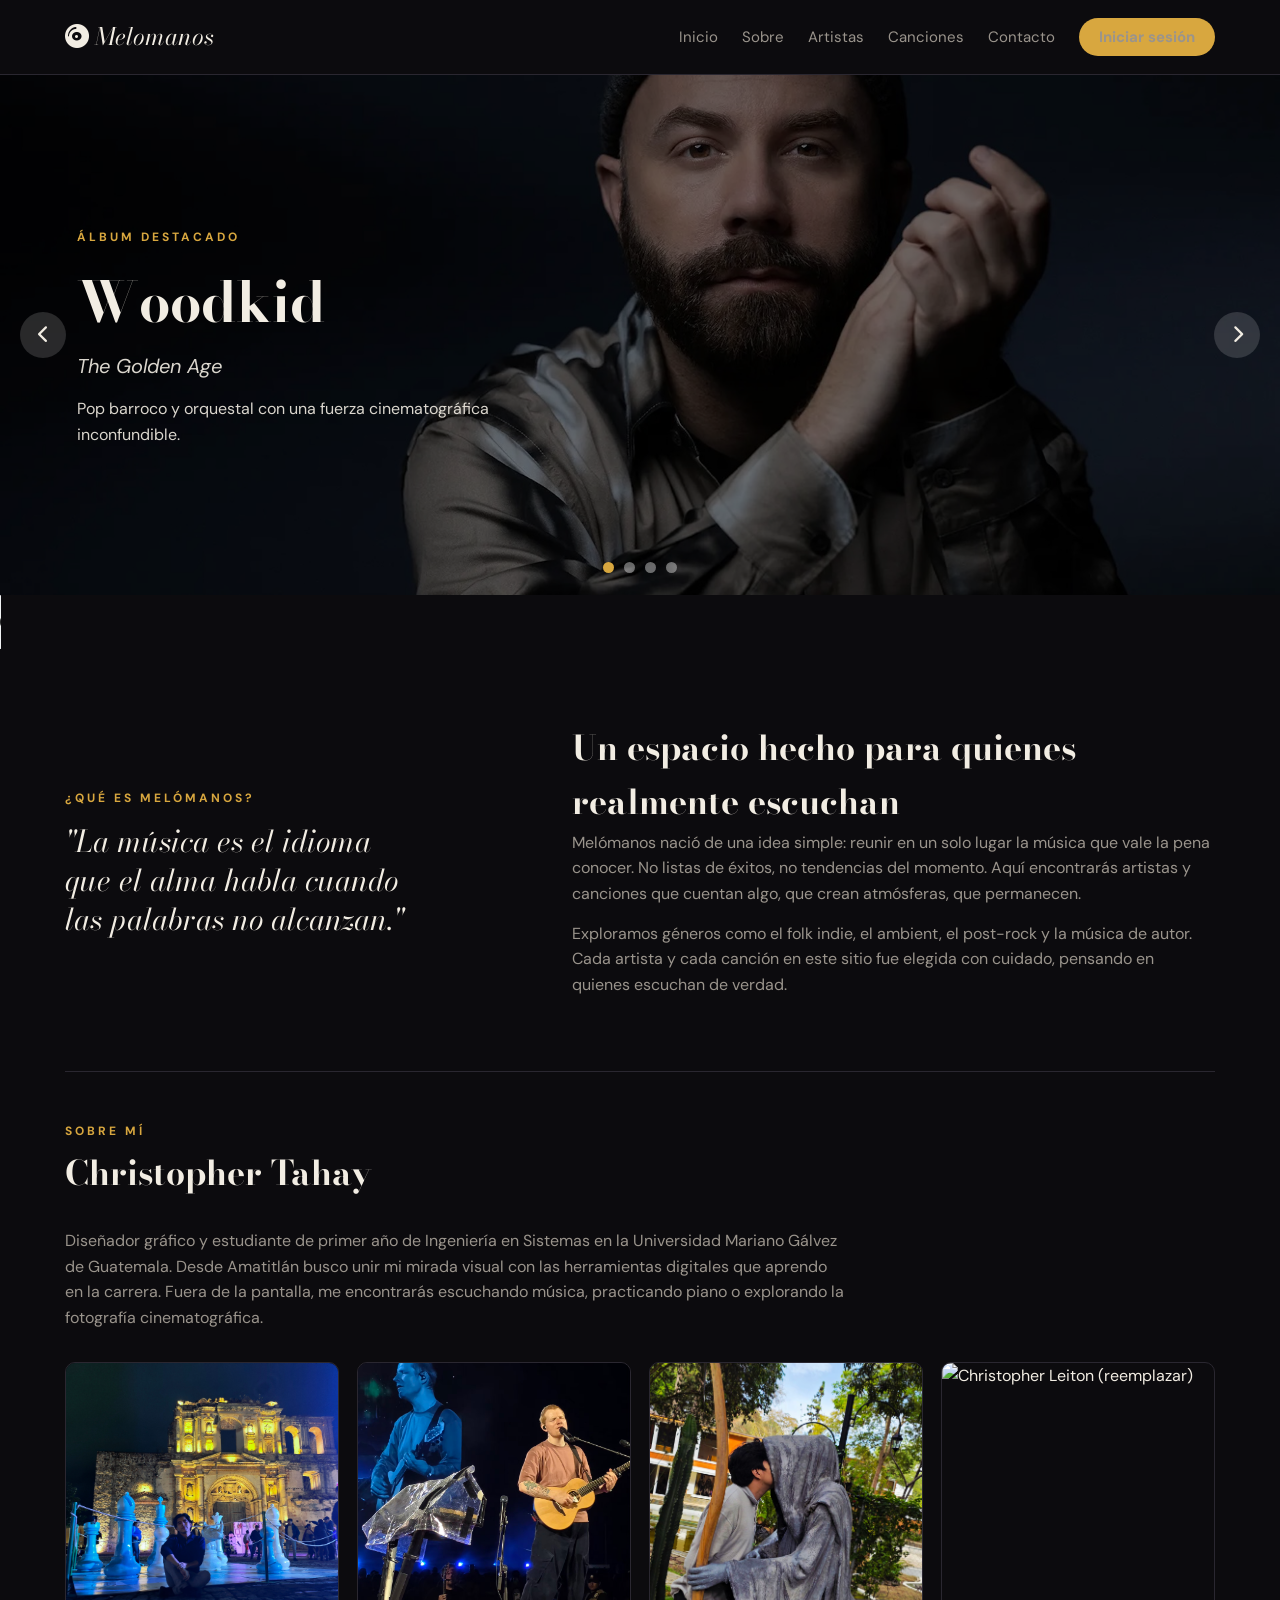
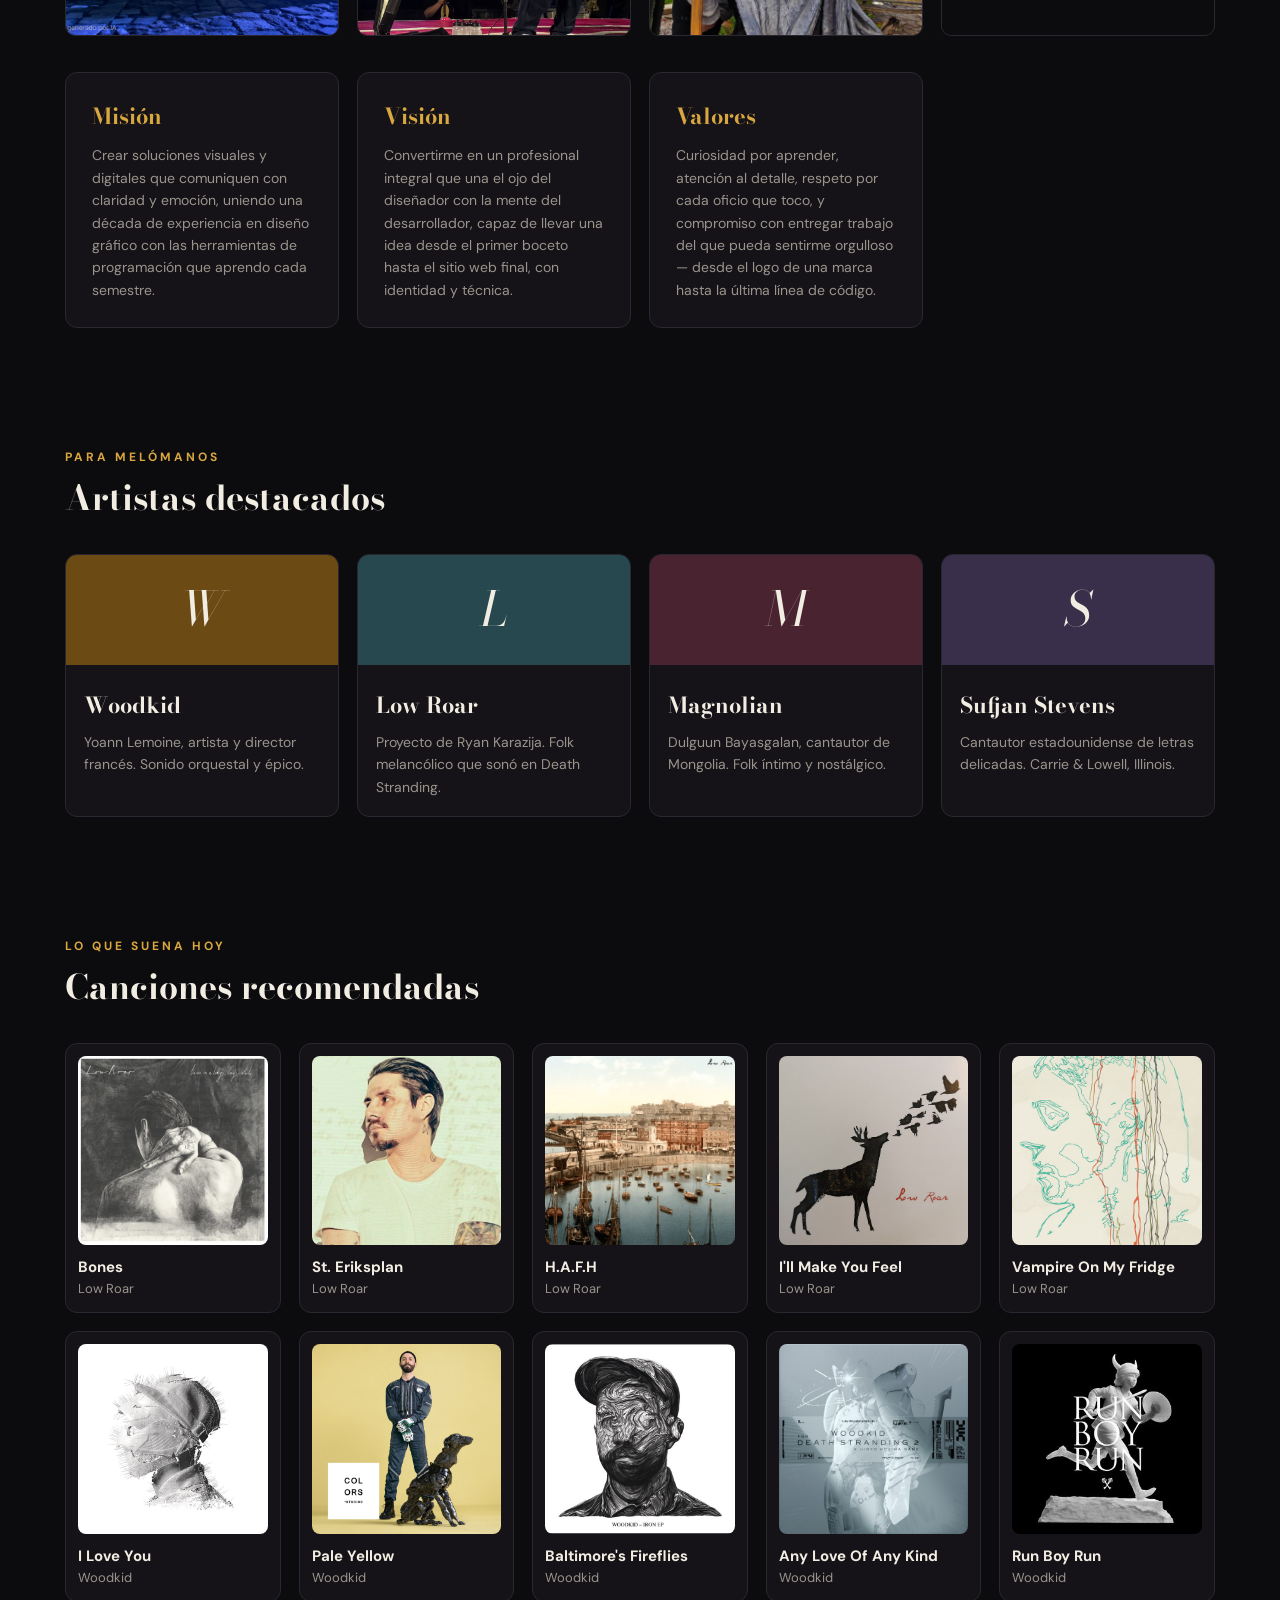
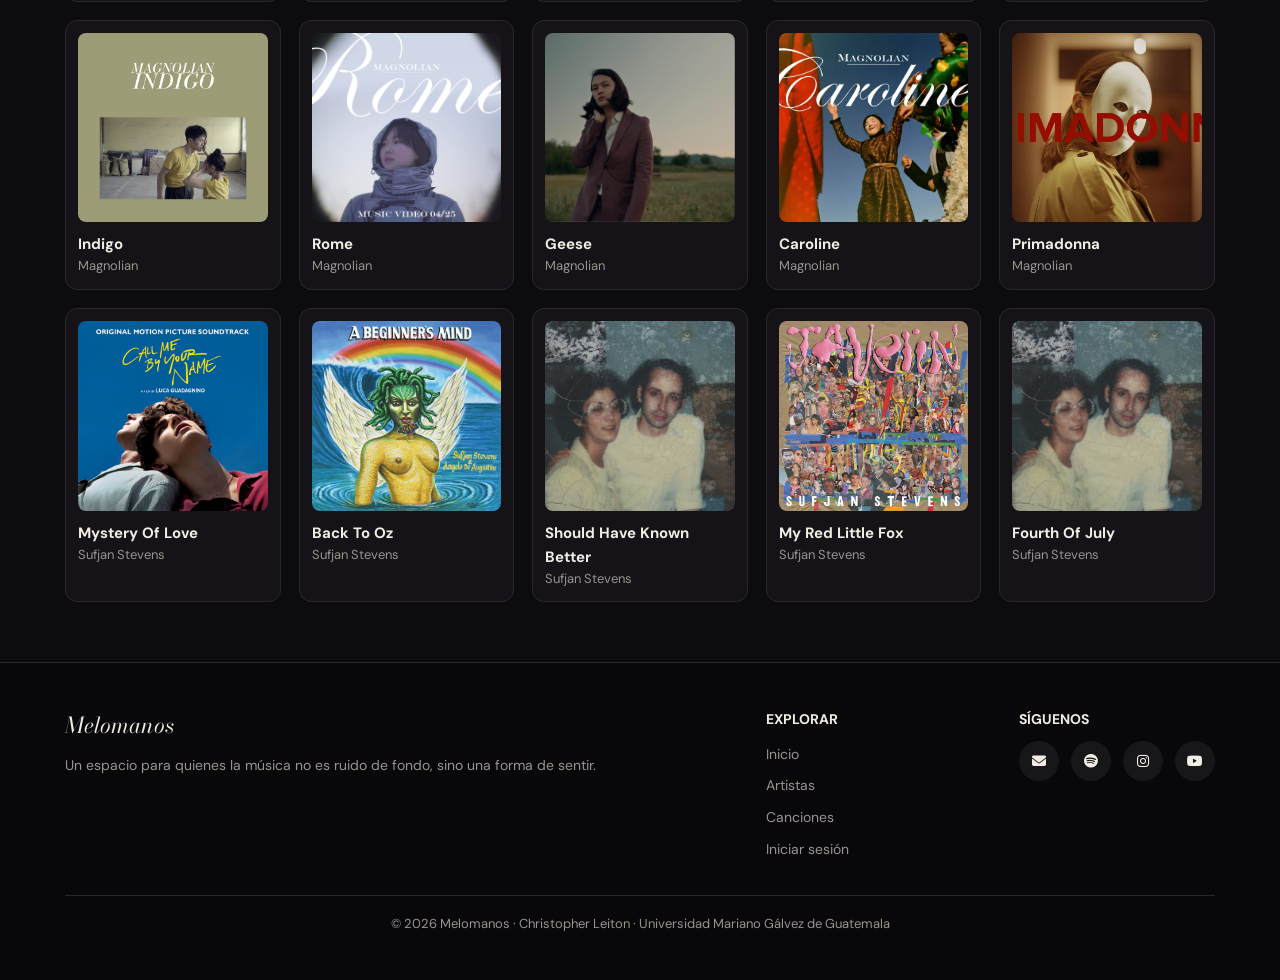
==== commit 013e3832: "Add audio element and personal section to index.html" ====
--- a/index.html
+++ b/index.html
@@ -12,7 +12,7 @@
 </head>
 
 <body>
-
+    
     <!-- ENCABEZADO Y MENU -->
     <header class="encabezado">
         <div class="contenedor">
@@ -86,6 +86,11 @@
         </div>
     </section>
 
+    <!-- Audio del navegaador -->
+    <audio controls src="MP3/Outer Wilds Reprise.mp3">
+    Tu navegador no soporta el elemento de audio.
+</audio>
+
     <!-- SOBRE MELOMANOS -->
     <section class="seccion seccion-sobre" id="sobre">
         <div class="contenedor">
@@ -105,6 +110,41 @@
                 </div>
 
             </div>
+
+            <!-- Sobre mi -->
+            <div class="sobre-personal">
+                <div class="cabecera">
+                    <p class="tag">Sobre mí</p>
+                    <h2 class="titulo">Christopher Tahay</h2>
+                </div>
+
+                <p class="sobre-bio">Diseñador gráfico y estudiante de primer año de Ingeniería en Sistemas en la Universidad Mariano Gálvez de Guatemala. Desde Amatitlán busco unir mi mirada visual con las herramientas digitales que aprendo en la carrera. Fuera de la pantalla, me encontrarás escuchando música, practicando piano o explorando la fotografía cinematográfica.</p>
+
+                <div class="fotos">
+                    <img src="IMG/IMG20241117190858(1).jpg" alt="Christopher Leiton">
+                    <img src="IMG/20260527_221634(1).jpg" alt="Christopher Leiton (reemplazar)">
+                    <img src="IMG/20260404_151544.jpg" alt="Christopher Leiton (reemplazar)">
+                     <img src="IMG/IMG20250112161443.jpg" alt="Christopher Leiton (reemplazar)">
+
+                </div>
+
+                <!-- Mision, vision y valores -->
+                <div class="mvv">
+                    <div class="mvv-bloque">
+                        <h3>Misión</h3>
+                        <p>Crear soluciones visuales y digitales que comuniquen con claridad y emoción, uniendo una década de experiencia en diseño gráfico con las herramientas de programación que aprendo cada semestre.</p>
+                    </div>
+                    <div class="mvv-bloque">
+                        <h3>Visión</h3>
+                        <p>Convertirme en un profesional integral que una el ojo del diseñador con la mente del desarrollador, capaz de llevar una idea desde el primer boceto hasta el sitio web final, con identidad y técnica.</p>
+                    </div>
+                    <div class="mvv-bloque">
+                        <h3>Valores</h3>
+                        <p>Curiosidad por aprender, atención al detalle, respeto por cada oficio que toco, y compromiso con entregar trabajo del que pueda sentirme orgulloso — desde el logo de una marca hasta la última línea de código.</p>
+                    </div>
+                </div>
+            </div>
+
         </div>
     </section>
 
--- a/CSS/Style.css
+++ b/CSS/Style.css
@@ -77,6 +77,21 @@
 .artista-info h3{font-family:var(--display);font-size:22px;margin:5px 0 8px;}
 .artista-info p{color:var(--gris);font-size:14px;}
 
+/* --- Sobre (cita de la pagina) --- */
+.sobre-grid{display:grid;grid-template-columns:1fr 1.4fr;gap:48px;align-items:center;}
+.sobre-cita blockquote{font-family:var(--display);font-style:italic;font-size:30px;line-height:1.3;margin-top:14px;color:var(--hueso);}
+.sobre-texto p{color:var(--gris);margin-bottom:14px;}
+
+/* --- Sobre mi (bio + fotos + mision/vision/valores) --- */
+.sobre-personal{margin-top:60px;border-top:1px solid var(--linea);padding-top:50px;}
+.sobre-bio{color:var(--gris);font-size:16px;max-width:780px;margin-bottom:32px;}
+.fotos{display:grid;grid-template-columns:repeat(4,1fr);gap:18px;margin-bottom:36px;}
+.fotos img{width:100%;aspect-ratio:1/1;object-fit:cover;border-radius:10px;border:1px solid var(--linea);}
+.mvv{display:grid;grid-template-columns:repeat(auto-fill,minmax(240px,1fr));gap:18px;}
+.mvv-bloque{background:var(--carbon);border:1px solid var(--linea);border-radius:12px;padding:26px;}
+.mvv-bloque h3{font-family:var(--display);font-size:22px;margin-bottom:10px;color:var(--oro);}
+.mvv-bloque p{color:var(--gris);font-size:14px;}
+
 /* --- Footer --- */
 .footer{background:#08070a;border-top:1px solid var(--linea);padding:45px 0;}
 .footer-grid{display:flex;flex-wrap:wrap;justify-content:space-between;gap:24px;}
